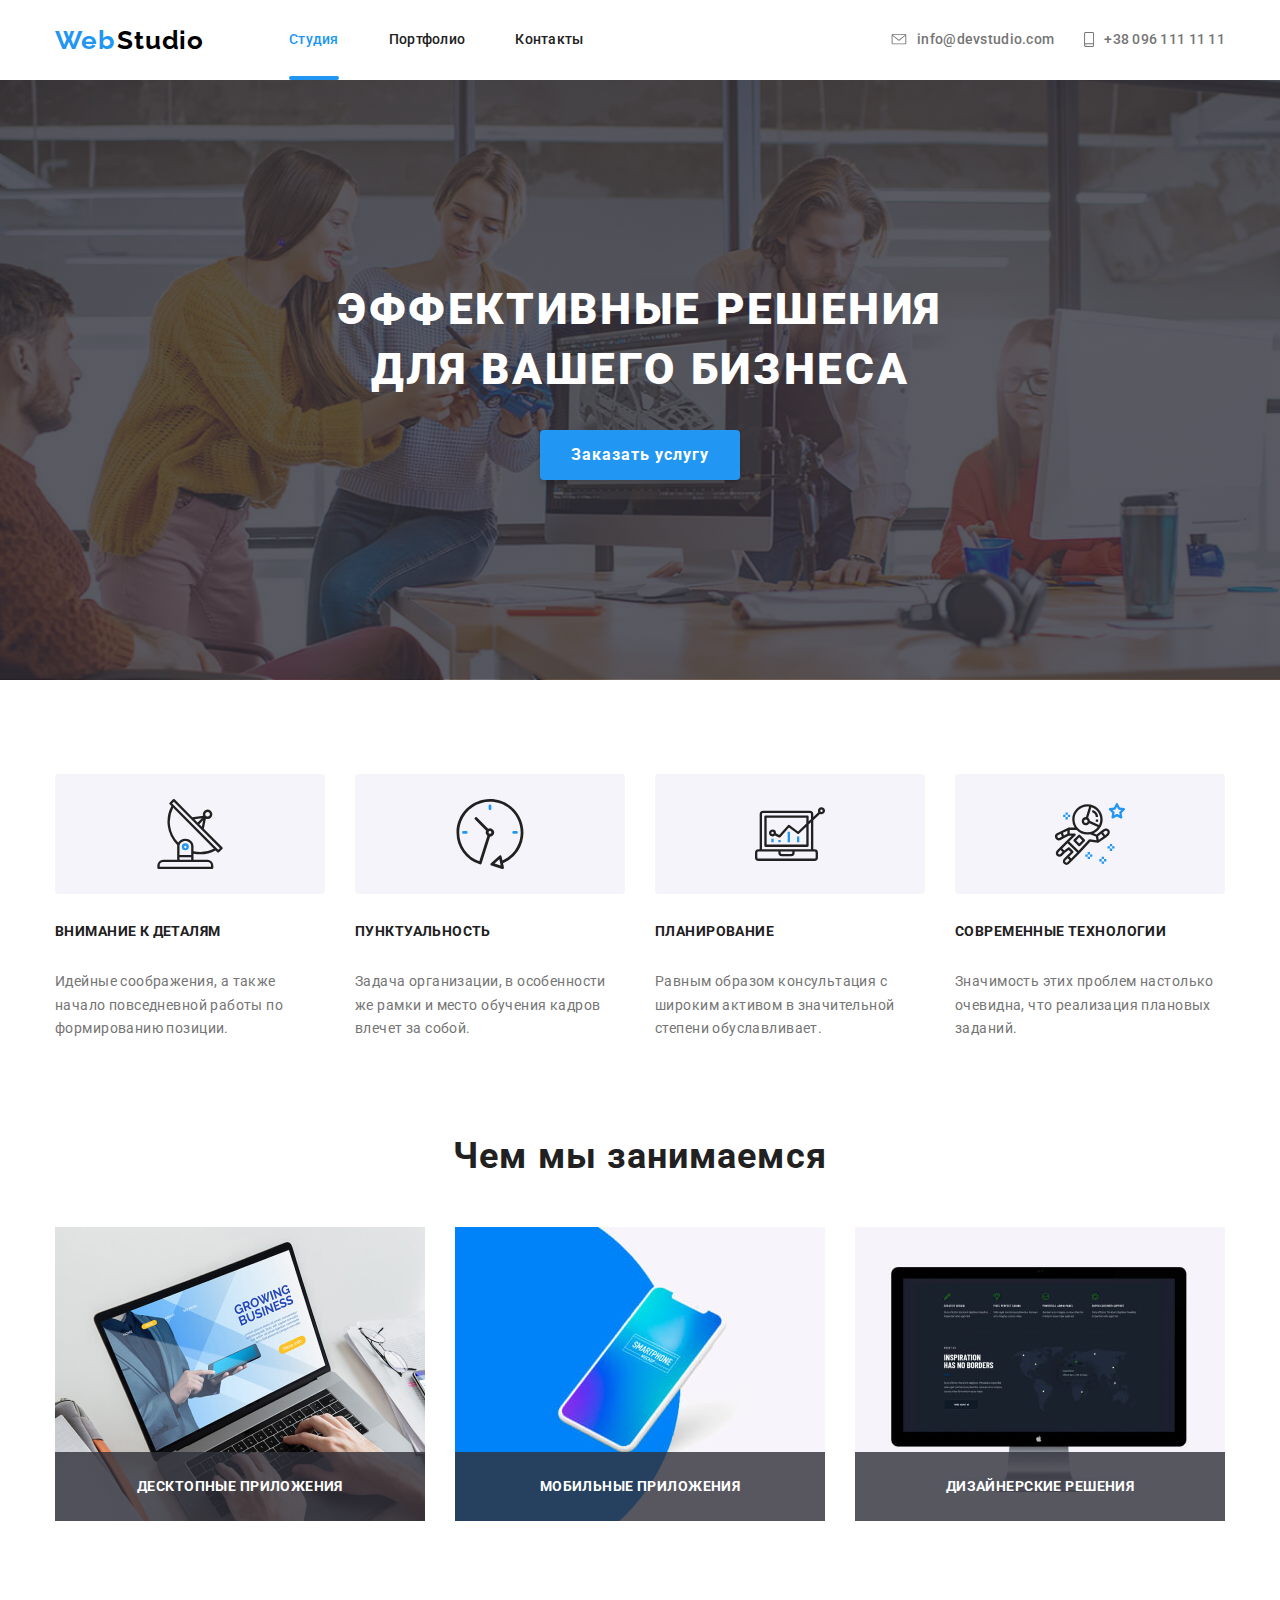
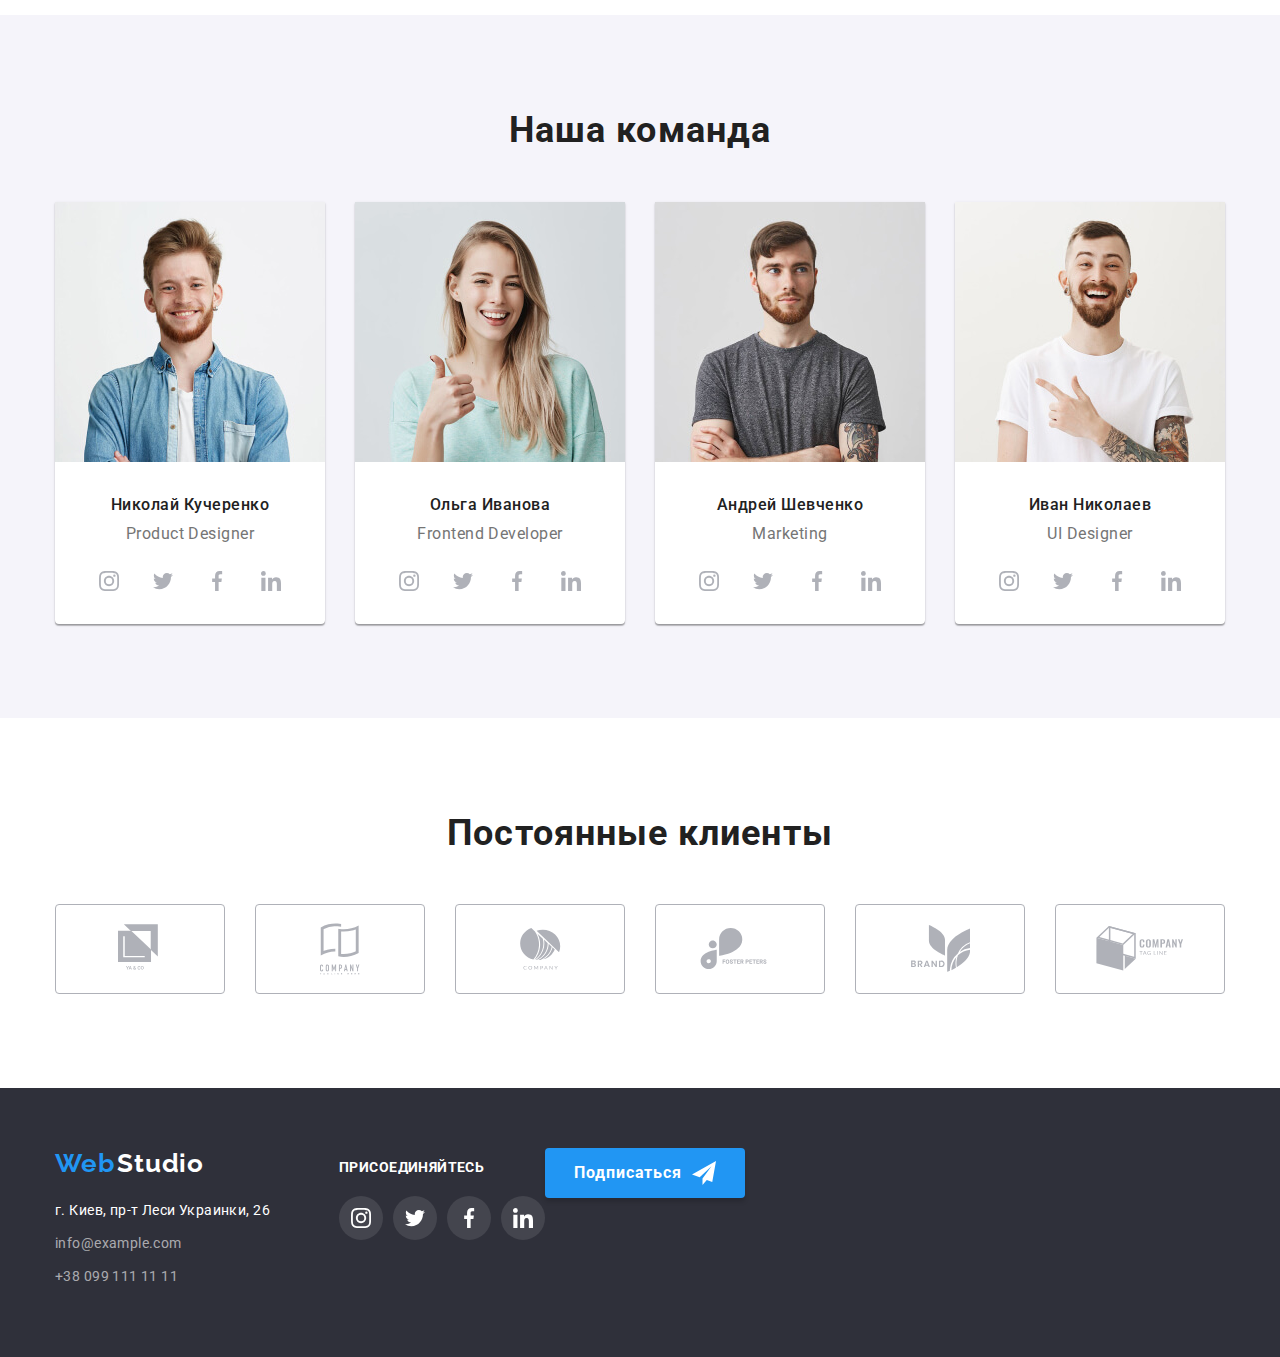
==== index.html @ 6a4997fb "добавляет файлы в репозиторий" ====
<!DOCTYPE html>
<html lang="ru">
  <head>
    <meta charset="UTF-8" />
    <meta name="viewport" content="width=device-width, initial-scale=1.0" />
    <title>Студия</title>
    <link
      href="https://fonts.googleapis.com/css2?family=Raleway:wght@700&family=Roboto:wght@400;500;700;900&display=swap"
      rel="stylesheet"
    />
    <link rel="stylesheet" href="./css/normalize.css" />
    <link rel="stylesheet" href="./css/styles.css" />
  </head>
  <body>
    <!-- ХЭДЭР -->
    <header class="header">
      <div class="container">
        <nav class="header-nav">
          <div class="logo-nav">
            <a class="logo link" href="./index.html"
              ><span class="web">Web</span>
              <span class="studio">Studio</span></a
            >
          </div>

          <ul class="nav-list list">
            <li class="nav-list-item">
              <a class="nav-list-link link current" href="./index.html"
                >Студия</a
              >
            </li>
            <li class="nav-list-item">
              <a class="nav-list-link link" href="./portfolio.html"
                >Портфолио</a
              >
            </li>
            <li class="nav-list-item">
              <a class="nav-list-link link" href="">Контакты</a>
            </li>
          </ul>
        </nav>
        <ul class="contact-list list">
          <li class="contact-list-item">
            <a class="contact-list-link link" href="mailto:info@devstudio.com"
              ><svg class="envelope-ic head-ic">
                <use href="./images/sprite.svg#icon-envelope"></use>
              </svg>
              info@devstudio.com</a
            >
          </li>
          <li class="contact-list-item">
            <a class="contact-list-link link" href="tel:+380961111111"
              ><svg class="smartphone-ic head-ic">
                <use href="./images/sprite.svg#icon-smartphone"></use>
              </svg>
              +38 096 111 11 11</a
            >
          </li>
        </ul>
      </div>
    </header>

    <main class="main">
      <!-- ГЕРОЙ -->
      <section class="hero">
        <h1 class="hero-title">
          Эффективные решения <br />
          для вашего бизнеса
        </h1>
        <button class="order-button" type="button">Заказать услугу</button>
      </section>
      <!-- О НАС -->
      <section class="about">
        <div class="container">
          <h2 hidden>О нас</h2>
          <ul class="about-list list">
            <li class="about-list-item">
              <div class="about-svg">
                <svg class="icon-about" width="70" height="70">
                  <use href="./images/sprite.svg#icon-antenna"></use>
                </svg>
              </div>
              <h3 class="about-title">Внимание к деталям</h3>
              <p class="about-text">
                Идейные соображения, а также начало повседневной работы по
                формированию позиции.
              </p>
            </li>
            <li class="about-list-item">
              <div class="about-svg">
                <svg class="icon-about" width="70" height="70">
                  <use href="./images/sprite.svg#icon-clock"></use>
                </svg>
              </div>
              <h3 class="about-title">Пунктуальность</h3>
              <p class="about-text">
                Задача организации, в особенности же рамки и место обучения
                кадров влечет за собой.
              </p>
            </li>
            <li class="about-list-item">
              <div class="about-svg">
                <svg class="icon-about" width="70" height="70">
                  <use href="./images/sprite.svg#icon-diagram"></use>
                </svg>
              </div>
              <h3 class="about-title">Планирование</h3>
              <p class="about-text">
                Равным образом консультация с широким активом в значительной
                степени обуславливает.
              </p>
            </li>
            <li class="about-list-item">
              <div class="about-svg">
                <svg class="icon-about" width="70" height="70">
                  <use href="./images/sprite.svg#icon-astronaut"></use>
                </svg>
              </div>
              <h3 class="about-title">Современные технологии</h3>
              <p class="about-text">
                Значимость этих проблем настолько очевидна, что реализация
                плановых заданий.
              </p>
            </li>
          </ul>
        </div>
      </section>
      <!-- ЧЕМ МЫ ЗАНИМАЕМСЯ -->
      <section class="we-do">
        <div class="container">
          <h2 class="we-do-title">Чем мы занимаемся</h2>
          <ul class="we-do-list list">
            <li class="we-do-list-item">
              <img
                class="img-in"
                src="./images/img-1.jpg"
                alt="Работа за ноутбуком"
                width="370"
                height="294"
              />
              <p class="we-do-text">Десктопные приложения</p>
            </li>
            <li class="we-do-list-item">
              <img
                class="img-in"
                src="./images/img-2.jpg"
                alt="Мобильный телефон"
                width="370"
                height="294"
              />
              <p class="we-do-text">Мобильные приложения</p>
            </li>
            <li class="we-do-list-item">
              <img
                class="img-in"
                src="./images/img-3.jpg"
                alt="Дизайн проэкт на мониторе"
                width="370"
                height="294"
              />
              <p class="we-do-text">Дизайнерские решения</p>
            </li>
          </ul>
        </div>
      </section>
      <!-- НАША КОМАНДА -->
      <section class="team">
        <div class="container">
          <h2 class="team-title">Наша команда</h2>
          <ul class="team-list list">
            <li class="team-list-item">
              <img
                class="img"
                src="./images/teammate-1.jpg"
                alt="Сотрудник-1"
                width="270"
                height="260"
              />
              <h3 class="team-name">Николай Кучеренко</h3>
              <p class="team-position">Product Designer</p>
              <ul class="list-img list">
                <li class="list-list-link">
                  <a
                    class="team-social-link"
                    href="https://www.instagram.com/"
                    target="_blank"
                    ><svg class="icon-team" width="20" height="20">
                      <use
                        href="./images/sprite.svg#icon-instagram-logo"
                      ></use></svg
                  ></a>
                </li>
                <li class="list-list-link">
                  <a
                    class="team-social-link"
                    href="https://twitter.com/explore"
                    target="_blank"
                  >
                    <svg class="icon-team" width="20" height="20">
                      <use href="./images/sprite.svg#icon-twitter-logo"></use>
                    </svg>
                  </a>
                </li>
                <li class="list-list-link">
                  <a
                    class="team-social-link"
                    href="https://uk-ua.facebook.com/"
                    target="_blank"
                  >
                    <svg class="icon-team" width="20" height="20">
                      <use href="./images/sprite.svg#icon-facebook-logo"></use>
                    </svg>
                  </a>
                </li>
                <li class="list-list-link">
                  <a
                    class="team-social-link"
                    href="https://www.linkedin.com/"
                    target="_blank"
                  >
                    <svg class="icon-team" width="20" height="20">
                      <use href="./images/sprite.svg#icon-linkedin-logo"></use>
                    </svg>
                  </a>
                </li>
              </ul>
            </li>
            <li class="team-list-item">
              <img
                class="img"
                src="./images/teammate-2.jpg"
                alt="Сотрудник-2"
                width="270"
                height="260"
              />
              <h3 class="team-name">Ольга Иванова</h3>
              <p class="team-position">Frontend Developer</p>
              <ul class="list-img list">
                <li class="list-list-link">
                  <a
                    class="team-social-link"
                    href="https://www.instagram.com/"
                    target="_blank"
                  >
                    <svg class="icon-team" width="20" height="20">
                      <use href="./images/sprite.svg#icon-instagram-logo"></use>
                    </svg>
                  </a>
                </li>
                <li class="list-list-link">
                  <a
                    class="team-social-link"
                    href="https://twitter.com/explore"
                    target="_blank"
                  >
                    <svg class="icon-team" width="20" height="20">
                      <use href="./images/sprite.svg#icon-twitter-logo"></use>
                    </svg>
                  </a>
                </li>
                <li class="list-list-link">
                  <a
                    class="team-social-link"
                    href="https://uk-ua.facebook.com/"
                    target="_blank"
                  >
                    <svg class="icon-team" width="20" height="20">
                      <use href="./images/sprite.svg#icon-facebook-logo"></use>
                    </svg>
                  </a>
                </li>
                <li class="list-list-link">
                  <a
                    class="team-social-link"
                    href="https://www.linkedin.com/"
                    target="_blank"
                  >
                    <svg class="icon-team" width="20" height="20">
                      <use href="./images/sprite.svg#icon-linkedin-logo"></use>
                    </svg>
                  </a>
                </li>
              </ul>
            </li>
            <li class="team-list-item">
              <img
                class="img"
                src="./images/teammate-3.jpg"
                alt="Сотрудник-3"
                width="270"
                height="260"
              />
              <h3 class="team-name">Андрей Шевченко</h3>
              <p class="team-position">Marketing</p>
              <ul class="list-img list">
                <li class="list-list-link">
                  <a
                    class="team-social-link"
                    href="https://www.instagram.com/"
                    target="_blank"
                  >
                    <svg class="icon-team" width="20" height="20">
                      <use href="./images/sprite.svg#icon-instagram-logo"></use>
                    </svg>
                  </a>
                </li>
                <li class="list-list-link">
                  <a
                    class="team-social-link"
                    href="https://twitter.com/explore"
                    target="_blank"
                  >
                    <svg class="icon-team" width="20" height="20">
                      <use href="./images/sprite.svg#icon-twitter-logo"></use>
                    </svg>
                  </a>
                </li>
                <li class="list-list-link">
                  <a
                    class="team-social-link"
                    href="https://uk-ua.facebook.com/"
                    target="_blank"
                  >
                    <svg class="icon-team" width="20" height="20">
                      <use href="./images/sprite.svg#icon-facebook-logo"></use>
                    </svg>
                  </a>
                </li>
                <li class="list-list-link">
                  <a
                    class="team-social-link"
                    href="https://www.linkedin.com/"
                    target="_blank"
                  >
                    <svg class="icon-team" width="20" height="20">
                      <use href="./images/sprite.svg#icon-linkedin-logo"></use>
                    </svg>
                  </a>
                </li>
              </ul>
            </li>
            <li class="team-list-item">
              <img
                class="img"
                src="./images/teammate-4.jpg"
                alt="Сотрудник-4"
                width="270"
                height="260"
              />
              <h3 class="team-name">Иван Николаев</h3>
              <p class="team-position">UI Designer</p>
              <ul class="list-img list">
                <li class="list-list-link">
                  <a
                    class="team-social-link"
                    href="https://www.instagram.com/"
                    target="_blank"
                  >
                    <svg class="icon-team" width="20" height="20">
                      <use href="./images/sprite.svg#icon-instagram-logo"></use>
                    </svg>
                  </a>
                </li>
                <li class="list-list-link">
                  <a
                    class="team-social-link"
                    href="https://twitter.com/explore"
                    target="_blank"
                  >
                    <svg class="icon-team" width="20" height="20">
                      <use href="./images/sprite.svg#icon-twitter-logo"></use>
                    </svg>
                  </a>
                </li>
                <li class="list-list-link">
                  <a
                    class="team-social-link"
                    href="https://uk-ua.facebook.com/"
                    target="_blank"
                    ><svg class="icon-team" width="20" height="20">
                      <use
                        href="./images/sprite.svg#icon-facebook-logo"
                      ></use></svg
                  ></a>
                </li>
                <li class="list-list-link">
                  <a
                    class="team-social-link"
                    href="https://www.linkedin.com/"
                    target="_blank"
                  >
                    <svg class="icon-team" width="20" height="20">
                      <use href="./images/sprite.svg#icon-linkedin-logo"></use>
                    </svg>
                  </a>
                </li>
              </ul>
            </li>
          </ul>
        </div>
      </section>
      <!-- НАШИ КЛИЕНТЫ -->
      <section class="clients">
        <div class="container">
          <h2 class="clients-title">Постоянные клиенты</h2>
          <ul class="clients-list list">
            <li class="clients-list-item">
              <a class="clients-link link" href="" target="_blank">
                <svg class="icon-comp" width="44" height="49">
                  <use href="./images/sprite.svg#icon-logocom1"></use>
                </svg>
              </a>
            </li>
            <li class="clients-list-item">
              <a class="clients-link link" href="" target="_blank"
                ><svg class="icon-comp" width="40" height="52">
                  <use href="./images/sprite.svg#icon-logocom2"></use></svg
              ></a>
            </li>
            <li class="clients-list-item">
              <a class="clients-link link" href="" target="_blank"
                ><svg class="icon-comp" width="41" height="42">
                  <use href="./images/sprite.svg#icon-logocom3"></use></svg
              ></a>
            </li>
            <li class="clients-list-item">
              <a class="clients-link link" href="" target="_blank"
                ><svg class="icon-comp" width="80" height="42">
                  <use href="./images/sprite.svg#icon-logocom4"></use></svg
              ></a>
            </li>
            <li class="clients-list-item">
              <a class="clients-link link" href="" target="_blank"
                ><svg class="icon-comp" width="59" height="47">
                  <use href="./images/sprite.svg#icon-logocom6"></use></svg
              ></a>
            </li>
            <li class="clients-list-item">
              <a class="clients-link link" href="" target="_blank"
                ><svg class="icon-comp" width="88" height="45">
                  <use href="./images/sprite.svg#icon-logocom5"></use></svg
              ></a>
            </li>
          </ul>
        </div>
      </section>
    </main>
    <!-- ФУТЕР -->
    <footer class="footer">
      <div class="container">
        <div class="foot-cont">
          <div class="logo-link">
            <a class="logo link" href="./index.html"
              ><span class="web">Web</span>
              <span class="studio">Studio</span></a
            >
          </div>

          <ul class="footer-list list">
            <li class="footer-list-item">
              <a
                class="footer-list-link-adress link"
                href="https://goo.gl/maps/AK2g4CB96HyjoU2Z7"
                target="_blank"
                >г. Киев, пр-т Леси Украинки, 26</a
              >
            </li>
            <li class="footer-list-item">
              <a class="footer-list-link link" href="mailto:info@example.com"
                >info@example.com</a
              >
            </li>
            <li class="footer-list-item">
              <a class="footer-list-link link" href="tel:+380991111111"
                >+38 099 111 11 11</a
              >
            </li>
          </ul>
        </div>

        <div class="foot-slog">
          <b class="slogan">Присоединяйтесь</b>
          <ul class="social-list list">
            <li class="social-list-item">
              <a class="social-list-link link" href="" aria-label="Инстаграм">
                <svg class="icon-foot" width="20" height="20">
                  <use href="./images/sprite.svg#icon-instagram-logo"></use>
                </svg>
              </a>
            </li>
            <li class="social-list-item">
              <a class="social-list-link link" href="" aria-label="Твиттер">
                <svg class="icon-foot" width="20" height="20">
                  <use href="./images/sprite.svg#icon-twitter-logo"></use>
                </svg>
              </a>
            </li>
            <li class="social-list-item">
              <a class="social-list-link link" href="" aria-label="Фейсбук">
                <svg class="icon-foot" width="20" height="20">
                  <use href="./images/sprite.svg#icon-facebook-logo"></use>
                </svg>
              </a>
            </li>
            <li class="social-list-item">
              <a class="social-list-link link" href="" aria-label="Линкедин">
                <svg class="icon-foot" width="20" height="20">
                  <use href="./images/sprite.svg#icon-linkedin-logo"></use>
                </svg>
              </a>
            </li>
          </ul>
        </div>

        <button class="butt-send" type="submit">
          <span class="subscribe">Подписаться</span>
          <svg class="icon-sendd" width="24" height="24">
            <use href="./images/sprite.svg#icon-send"></use>
          </svg>
        </button>
      </div>
    </footer>
  </body>
</html>
---- css/styles.css ----
:root {
  --main-font: "Roboto", sans-serif;
  --secondary-font: "Raleway", sans-serif;
  --main-text-color: #757575;
  --main-title-color: #212121;
  --secondary-text-color: #ffffff;
  --secondary-text-background-color: rgba(47, 48, 58, 0.8);
  --accent-color: #2196f3;
  --background-main-color: #ffffff;
  --background-secondary-color: #f5f4fa;
  --footer-secondary-text-color: rgba(255, 255, 255, 0.6);
  --footer-background-color: #2f303a;
  --logo-main-color: #2196f3;
  --logo-header-color: #000000;
  --logo-footer-color: #ffffff;
}

html {
  box-sizing: border-box;
}

*,
*::before,
*::after {
  box-sizing: inherit;
}

body {
  color: var(--main-text-color);
  font-family: var(--main-font);
  font-size: 14px;
  background-color: var(--background-main-color);
}

.container {
  width: 1200px;
  padding-left: 15px;
  padding-right: 15px;
  margin-left: auto;
  margin-right: auto;
}

/*  logo */

.header .web,
.header .studio,
.footer .web,
.footer .studio {
  font-family: var(--secondary-font);
  font-weight: 700;
  font-size: 26px;
  line-height: 1.19;
  letter-spacing: 0.03em;
  color: var(--logo-main-color);
}

.header .studio {
  color: var(--logo-header-color);
}

.footer .studio {
  color: var(--logo-footer-color);
}

.link {
  display: block;
  text-decoration: none;
}

.list {
  margin: 0px;
  padding: 0px;
  list-style: none;
}

/* Header */

.nav-list-link {
  padding-top: 32px;
  padding-bottom: 32px;
}

.nav-list-item {
  position: relative;
}

.nav-list-link.current::after {
  display: block;
  top: 76px;
  position: absolute;
  content: "";
  width: 100%;
  height: 4px;
  border-radius: 2px;
  background-color: var(--accent-color);
}

.logo-nav {
  margin-right: 85px;
}

.header .container {
  justify-content: space-between;
}

.header-nav,
.header .container {
  display: flex;
  align-items: center;
}

.contact-list,
.nav-list {
  display: flex;
}

.header .contact-list-item:not(:last-child) {
  margin-right: 30px;
}

.nav-list-item:not(:last-child) {
  margin-right: 50px;
}

.nav-list-link,
.contact-list-link {
  font-weight: 500;
  font-size: 14px;
  line-height: 1.14;
  letter-spacing: 0.02em;
  color: var(--main-title-color);
  transition: color 250ms cubic-bezier(0.4, 0, 0.2, 1);
}

.nav-list-link:hover,
.nav-list-link:focus,
.nav-list-link.current,
.contact-list-link:hover,
.contact-list-link:focus {
  color: var(--accent-color);
}

.contact-list-link {
  display: flex;
  align-items: center;
  justify-content: center;
  color: var(--main-text-color);
  padding-top: 32px;
  padding-bottom: 32px;
}

.envelope-ic {
  width: 16px;
  height: 11px;
  margin-right: 10px;
  fill: var(--main-text-color);
}

.smartphone-ic {
  width: 10px;
  height: 15px;
  margin-right: 10px;
  fill: var(--main-text-color);
}

.contact-list-link:hover .head-ic,
.contact-list-link:focus .head-ic {
  fill: var(--accent-color);
}

/*  HERO  */

.hero {
  max-width: 1600px;
  margin-right: auto;
  margin-left: auto;
  background-image: linear-gradient(
      rgba(47, 48, 58, 0.8),
      rgba(47, 48, 58, 0.8)
    ),
    url(../images/header-img.jpg);
  background-repeat: no-repeat;
  background-size: cover;
  background-position: center;
  padding-top: 200px;
  padding-bottom: 200px;
}

.hero-title {
  margin-top: 0px;
  margin-bottom: 30px;
  font-weight: 900;
  font-size: 44px;
  line-height: 1.36;
  text-align: center;
  letter-spacing: 0.06em;
  text-transform: uppercase;
  color: var(--secondary-text-color);
}

.order-button {
  width: 200px;
  height: 50px;
  display: block;
  font-weight: 700;
  font-size: 16px;
  line-height: 1.87;
  margin-top: 0px;
  margin-right: auto;
  margin-bottom: 0px;
  margin-left: auto;
  letter-spacing: 0.06em;
  background-color: #2196f3;
  color: var(--secondary-text-color);
  box-shadow: 0px 4px 4px rgba(0, 0, 0, 0.15);
  border-radius: 4px;
  border: none;
}

/* About*/

.about {
  padding-top: 94px;
  padding-bottom: 94px;
}

.about-list {
  display: flex;
}

.about-list-item:not(:last-child) {
  margin-right: 30px;
}

.about-text {
  margin-top: 0px;
  margin-bottom: 0px;
}

.about-list-item .about-title {
  margin-top: 0;
  margin-bottom: 30px;
}

.about-svg {
  width: 270px;
  height: 120px;
  margin-bottom: 30px;
  display: flex;
  align-items: center;
  justify-content: center;
  background-color: #f5f4fa;
  border-radius: 4px;
}

.about .about-title {
  font-weight: 700;
  font-size: 14px;
  line-height: 1.14;
  letter-spacing: 0.03em;
  text-transform: uppercase;

  color: var(--main-title-color);
}

.about .about-text {
  font-weight: 400;
  font-size: 14px;
  line-height: 1.71;
  letter-spacing: 0.03em;
  color: var(--main-text-color);
}

/* What we do section */

.we-do {
  padding-bottom: 94px;
}

.we-do-title {
  margin-top: 0px;
  margin-bottom: 50px;
  font-weight: 700;
  font-size: 36px;
  line-height: 1.17;
  text-align: center;
  letter-spacing: 0.03em;
  color: var(--main-title-color);
}

.team .team-list {
  width: 270px;
  height: 422px;
}

.we-do-list .img-in {
  display: block;
}

.we-do .we-do-list {
  display: flex;
}

.we-do-list .we-do-list-item:not(:last-child) {
  margin-right: 30px;
}

.we-do .we-do-text {
  position: absolute;
  bottom: 0px;
  width: 100%;
  padding-top: 27px;
  padding-bottom: 27px;
  margin-top: 0px;
  margin-bottom: 0px;
  font-weight: 700;
  font-size: 14px;
  line-height: 1.14;
  text-align: center;
  letter-spacing: 0.03em;
  text-transform: uppercase;
  background-color: var(--secondary-text-background-color);
  color: var(--secondary-text-color);
}

.we-do-list-item {
  position: relative;
}

/* Our team */

.team {
  padding-top: 94px;
  padding-bottom: 94px;
  background-color: var(--background-secondary-color);
}

.team-list .team-list-item {
  background: var(--background-main-color);
  box-shadow: 0px 2px 1px rgba(0, 0, 0, 0.2), 0px 1px 1px rgba(0, 0, 0, 0.14),
    0px 1px 3px rgba(0, 0, 0, 0.12);
  border-radius: 0px 0px 4px 4px;
}

.team-title {
  margin-top: 0px;
  margin-bottom: 50px;
  font-weight: 700;
  font-size: 36px;
  line-height: 1.17;
  text-align: center;
  letter-spacing: 0.03em;
  color: var(--main-title-color);
}

.team .team-list {
  display: flex;
}

.team-list .team-list-item:not(:last-child) {
  margin-right: 30px;
}

.team-list .img {
  margin-bottom: 30px;
}

.team .team-name {
  margin-top: 0px;
  margin-bottom: 10px;
  font-weight: 500;
  font-size: 16px;
  line-height: 1.19;
  text-align: center;
  letter-spacing: 0.03em;
  color: var(--main-title-color);
}

.team .team-position {
  margin-top: 0px;
  margin-bottom: 16px;
  font-weight: 400;
  font-size: 16px;
  line-height: 1.19;
  text-align: center;
  letter-spacing: 0.03em;
  color: var(--main-text-color);
}

.team-list .list-img {
  display: flex;
  justify-content: center;
}

.list-img .list-list-link:not(:last-child) {
  margin-right: 10px;
}

.team-social-link {
  display: flex;
  width: 44px;
  height: 44px;
  align-items: center;
  justify-content: center;
}

.list-list-link {
  border-radius: 50%;
  transition: color 250ms cubic-bezier(0.4, 0, 0.2, 1),
    background-color 250ms cubic-bezier(0.4, 0, 0.2, 1);
}

.icon-team {
  fill: #afb1b8;
}

.list-list-link:hover {
  background-color: var(--accent-color);
}

.list-list-link:hover .icon-team {
  fill: var(--secondary-text-color);
}

.list-list-link:focus-within {
  background-color: var(--accent-color);
}
.list-list-link:focus-within .icon-team {
  fill: var(--secondary-text-color);
}

/* Clients */

.clients {
  padding-top: 94px;
  padding-bottom: 94px;
}

.clients .clients-list {
  display: flex;
}

.clients-list .clients-link {
  display: flex;
  justify-content: center;
  align-items: center;
  width: 170px;
  height: 90px;
  border: 1px solid #afb1b8;
  border-radius: 4px;
  cursor: pointer;
  transition: border-color 250ms cubic-bezier(0.4, 0, 0.2, 1);
}

.icon-comp {
  fill: #afb1b8;
}

.clients-list-item .icon-comp {
  transition: fill 250ms cubic-bezier(0.4, 0, 0.2, 1);
}

.clients-list-item:hover .icon-comp {
  fill: var(--accent-color);
}

.clients-link:focus .icon-comp {
  fill: var(--accent-color);
}

.clients-link:hover {
  border-color: var(--accent-color);
}
.clients-link:focus {
  outline-color: var(--accent-color);
}

.clients-list .clients-list-item:not(:last-child) {
  margin-right: 30px;
}

.clients-title {
  margin-top: 0px;
  margin-bottom: 50px;
  font-weight: 700;
  font-size: 36px;
  line-height: 1.17;
  text-align: center;
  letter-spacing: 0.03em;
  color: var(--main-title-color);
}

/* Footer */

.footer {
  background-color: var(--footer-background-color);
  padding-top: 60px;
  padding-bottom: 60px;
}

.footer .logo-link {
  margin-bottom: 20px;
}

.footer .container {
  display: flex;
}

.footer-list {
  margin-right: 69px;
}

.footer .footer-list-link-adress {
  margin-bottom: 9px;
  font-weight: 400;
  font-size: 14px;
  line-height: 1.71;
  letter-spacing: 0.03em;
  color: var(--background-main-color);
}

.footer .footer-list-link {
  margin-bottom: 9px;
  font-weight: 400;
  font-size: 14px;
  line-height: 1.71;
  letter-spacing: 0.03em;
  color: var(--footer-secondary-text-color);
}

.slogan {
  margin-bottom: 20px;
  display: block;
  margin-top: 12px;
  font-weight: 700;
  font-size: 14px;
  line-height: 1.14;
  letter-spacing: 0.03em;
  text-transform: uppercase;
  color: var(--secondary-text-color);
}

.foot-slog .social-list {
  display: flex;
  align-items: center;
}

.social-list .social-list-item:not(:last-child) {
  margin-right: 10px;
}

.social-list-item {
  border-radius: 50%;
  transition: background-color 250ms cubic-bezier(0.4, 0, 0.2, 1);
}

.social-list-link {
  display: flex;
  width: 44px;
  height: 44px;
  border-radius: 50%;
  align-items: center;
  justify-content: center;
  background-color: rgba(255, 255, 255, 0.1);
}

.icon-foot {
  fill: var(--secondary-text-color);
}

.social-list-item:hover {
  background-color: var(--accent-color);
}
.social-list-item:focus-within {
  background-color: var(--accent-color);
}

.subscribe {
  font-weight: 700;
  font-size: 16px;
  margin-right: 10px;
  line-height: 30px;
  letter-spacing: 0.06em;
  color: var(--secondary-text-color);
}

.butt-send {
  display: flex;
  justify-content: center;
  align-items: center;
  width: 200px;
  height: 50px;
  background: var(--logo-main-color);
  box-shadow: 0px 4px 4px rgba(0, 0, 0, 0.15);
  border-radius: 4px;
  border: none;
}

.icon-sendd {
  fill: var(--secondary-text-color);
}

/* Portfolio */

.headr {
  border: 1px solid #ececec;
}

.examples {
  padding-top: 93px;
  padding-bottom: 94px;
}

.examples-button-list {
  display: flex;
  justify-content: center;
  margin-bottom: 50px;
}

.examples-button-list .examples-list-item:not(:last-child) {
  margin-right: 8px;
}

.butt-1 {
  width: 73px;
  height: 38px;
}

.butt-2 {
  width: 128px;
  height: 38px;
}

.butt-3 {
  width: 145px;
  height: 38px;
}

.butt-4 {
  width: 103px;
  height: 38px;
}

.butt-5 {
  width: 130px;
  height: 38px;
}

.examples .button-filter {
  font-weight: 500;
  font-size: 16px;
  line-height: 1.62;
  text-align: center;
  letter-spacing: 0.03em;
  border: none;
  border-radius: 4px;
  background-color: var(--background-secondary-color);
  color: var(--main-title-color);
  cursor: pointer;
  transition: color 250ms cubic-bezier(0.4, 0, 0.2, 1),
    background-color 250ms cubic-bezier(0.4, 0, 0.2, 1);
}

.button-filter:hover,
.button-filter:focus {
  background-color: var(--accent-color);
  color: var(--secondary-text-color);
}

.examples-title {
  padding-left: 24px;
  padding-right: 24px;
  margin-top: 0;
  margin-bottom: 4px;
  font-weight: 700;
  font-size: 18px;
  line-height: 2;
  letter-spacing: 0.06em;
  color: var(--main-title-color);
}

.examples-list {
  display: flex;
  flex-wrap: wrap;
}

.examples-list-items {
  width: 370px;
  margin-right: 30px;
  margin-bottom: 30px;
  border: 1px solid #eeeeee;
}

.examples-list-items:hover {
  box-shadow: 1px 4px 6px rgba(0, 0, 0, 0.16), 0px 4px 4px rgba(0, 0, 0, 0.06),
    0px 1px 1px rgba(0, 0, 0, 0.12);
}

.examples-list-items:focus-within {
  box-shadow: 1px 4px 6px rgba(0, 0, 0, 0.16), 0px 4px 4px rgba(0, 0, 0, 0.06),
    0px 1px 1px rgba(0, 0, 0, 0.12);
}

.examples-list-items:nth-child(3n) {
  margin-right: 0;
}

.examples-list-items:nth-last-child(-n + 3) {
  margin-bottom: 0;
}

.ex-img {
  display: block;
  margin-bottom: 20px;
}

.examples-descr {
  margin: 0;
}

.examples-list .examples-name {
  padding-left: 24px;
  padding-right: 24px;
  padding-bottom: 20px;
  margin: 0;
  font-weight: 400;
  font-size: 16px;
  line-height: 1.87;
  letter-spacing: 0.03em;
  color: var(--main-text-color);
}

.examples-box {
  position: relative;
  overflow: hidden;
}

.examples-list .examples-descr {
  position: absolute;
  top: 0;
  left: 0;
  width: 370px;
  height: 294px;
  padding-top: 63px;
  padding-bottom: 63px;
  padding-left: 24px;
  padding-right: 24px;
  font-weight: 400;
  font-size: 18px;
  line-height: 1.56;
  letter-spacing: 0.03em;
  color: var(--secondary-text-color);
  background-color: rgba(33, 150, 243, 0.9);
  transform: translateY(100%);
  transition: transform 250ms cubic-bezier(0.4, 0, 0.2, 1),
    opacity 250ms cubic-bezier(0.4, 0, 0.2, 1);
  opacity: 0;
}

.examples-list-items:hover .examples-descr,
.examples-list-items:focus-within .examples-descr {
  transform: translateX(0);
  opacity: 1;
}
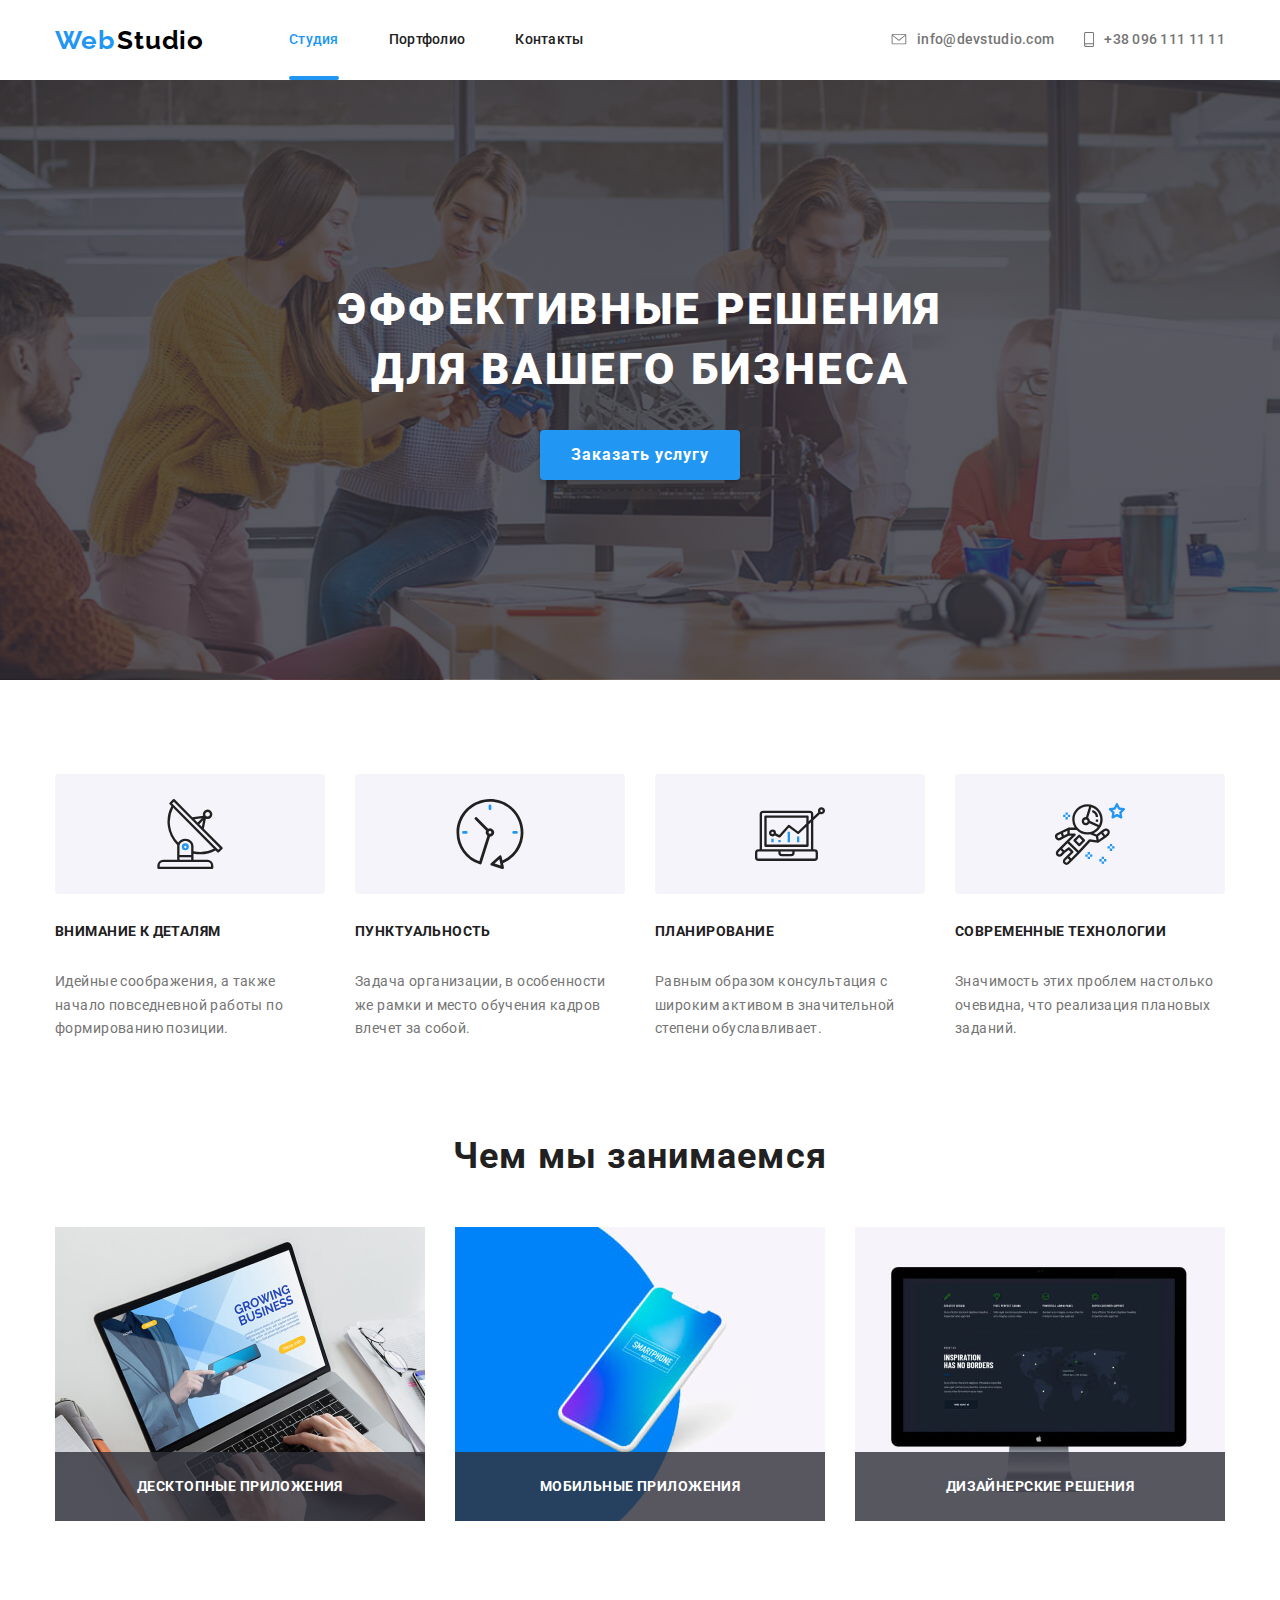
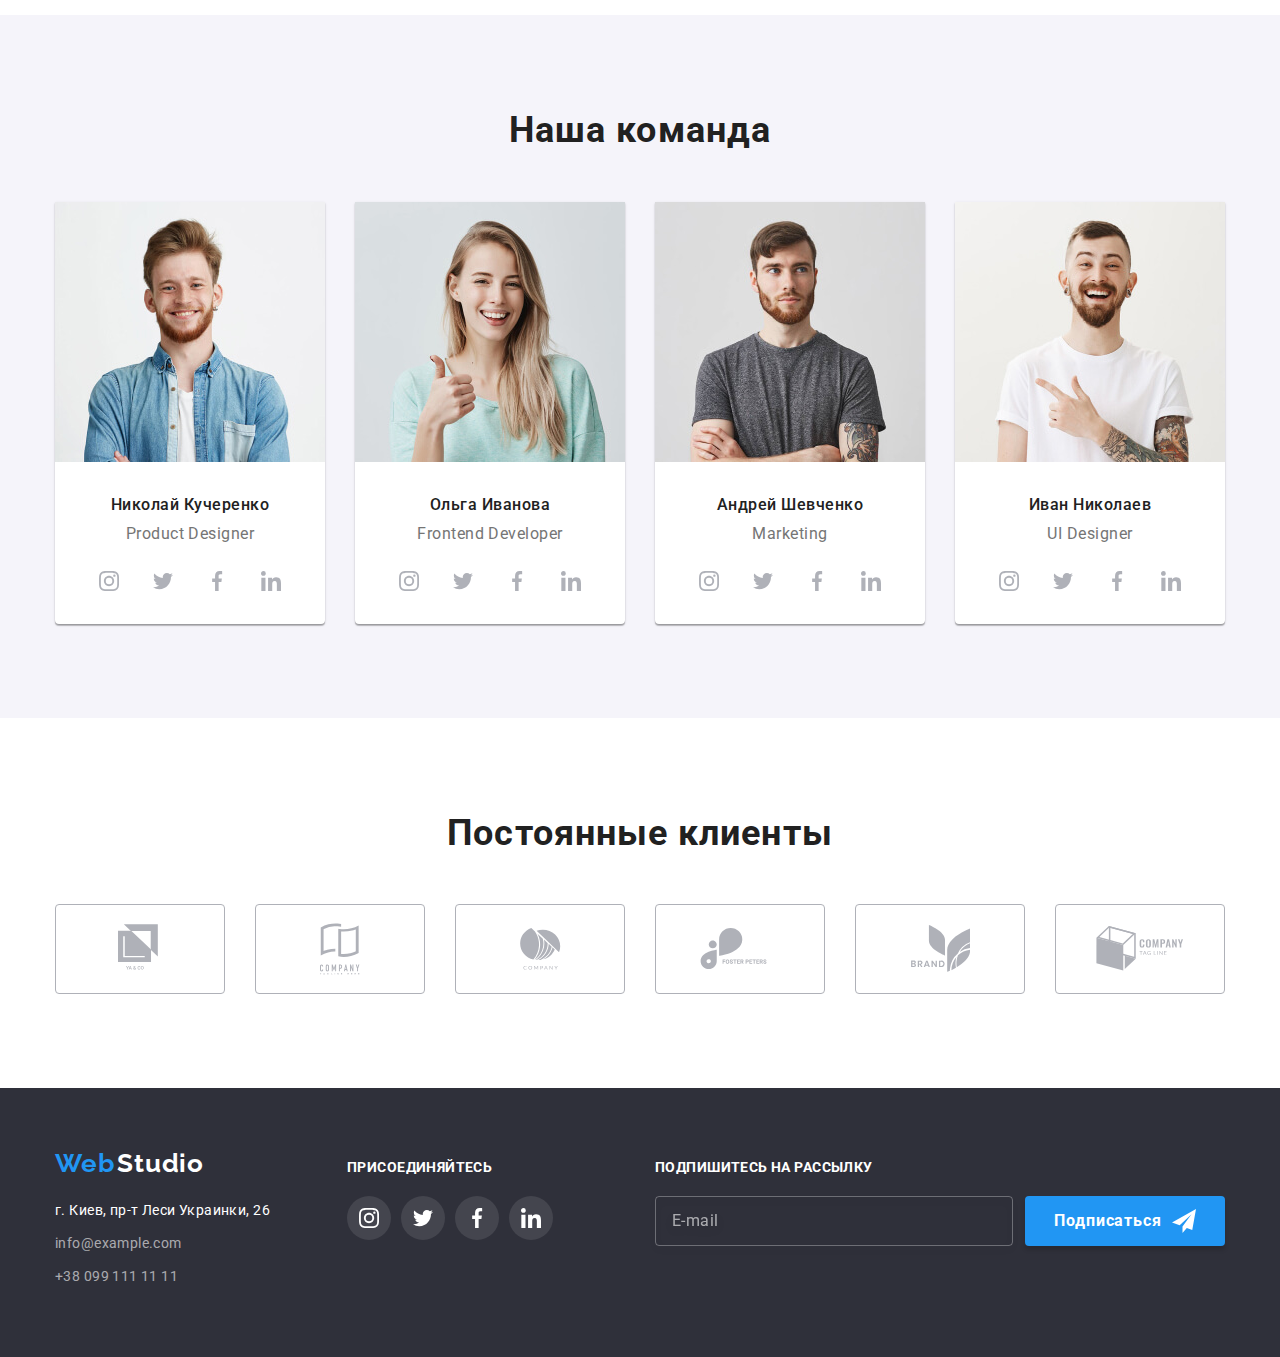
==== commit d670cfd7: "Добавляет форму в футер" ====
--- a/index.html
+++ b/index.html
@@ -512,12 +512,24 @@
           </ul>
         </div>
 
-        <button class="butt-send" type="submit">
-          <span class="subscribe">Подписаться</span>
-          <svg class="icon-sendd" width="24" height="24">
-            <use href="./images/sprite.svg#icon-send"></use>
-          </svg>
-        </button>
+        <div class="foot-form">
+          <b class="slogan">Подпишитесь на рассылку</b>
+          <form class="modal-form" action="">
+            <input
+              class="input-text"
+              type="email"
+              name="E-mail"
+              placeholder="E-mail"
+            />
+
+            <button class="butt-send" type="submit">
+              <span class="subscribe">Подписаться</span>
+              <svg class="icon-sendd" width="24" height="24">
+                <use href="./images/sprite.svg#icon-send"></use>
+              </svg>
+            </button>
+          </form>
+        </div>
       </div>
     </footer>
   </body>
--- a/css/styles.css
+++ b/css/styles.css
@@ -504,6 +504,7 @@
 
 .footer .container {
   display: flex;
+  justify-content: space-between;
 }
 
 .footer-list {
@@ -551,6 +552,7 @@
 
 .social-list-item {
   border-radius: 50%;
+  margin-right: 94px;
   transition: background-color 250ms cubic-bezier(0.4, 0, 0.2, 1);
 }
 
@@ -598,6 +600,38 @@
 
 .icon-sendd {
   fill: var(--secondary-text-color);
+}
+
+.modal-form {
+  display: flex;
+}
+
+.input-text {
+  width: 358px;
+  height: 50px;
+  margin-right: 12px;
+  padding-top: 15px;
+  padding-bottom: 15px;
+  padding-left: 16px;
+  background-color: transparent;
+  border: 1px solid rgba(255, 255, 255, 0.3);
+  filter: drop-shadow(0px 4px 4px rgba(0, 0, 0, 0.15));
+  border-radius: 4px;
+}
+
+.input-text::placeholder {
+  font-size: 16px;
+  line-height: 20px;
+  letter-spacing: 0.03em;
+  color: rgba(255, 255, 255, 0.6);
+}
+
+.input-text:focus {
+  color: var(--secondary-text-color);
+}
+
+.input-text:not(:placeholder-shown) {
+  color: var(--secondary-text-color);
 }
 
 /* Portfolio */
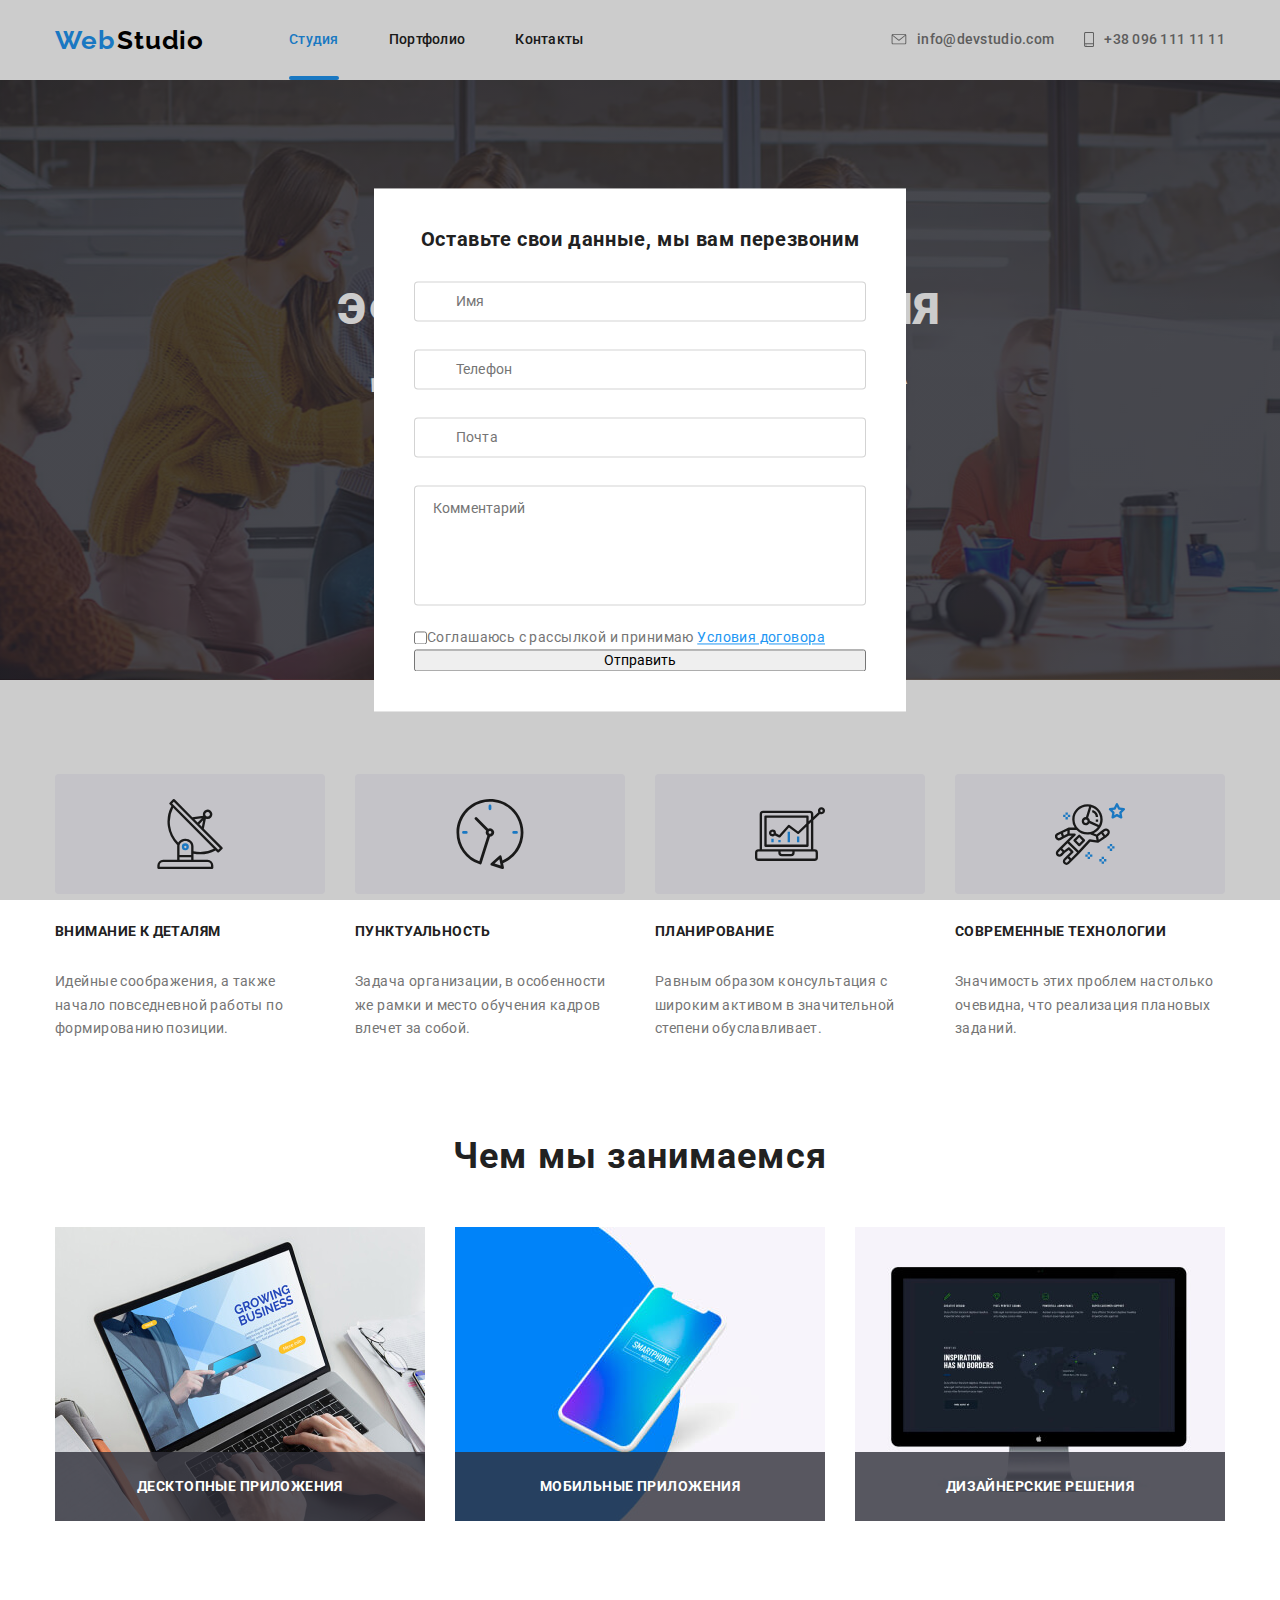
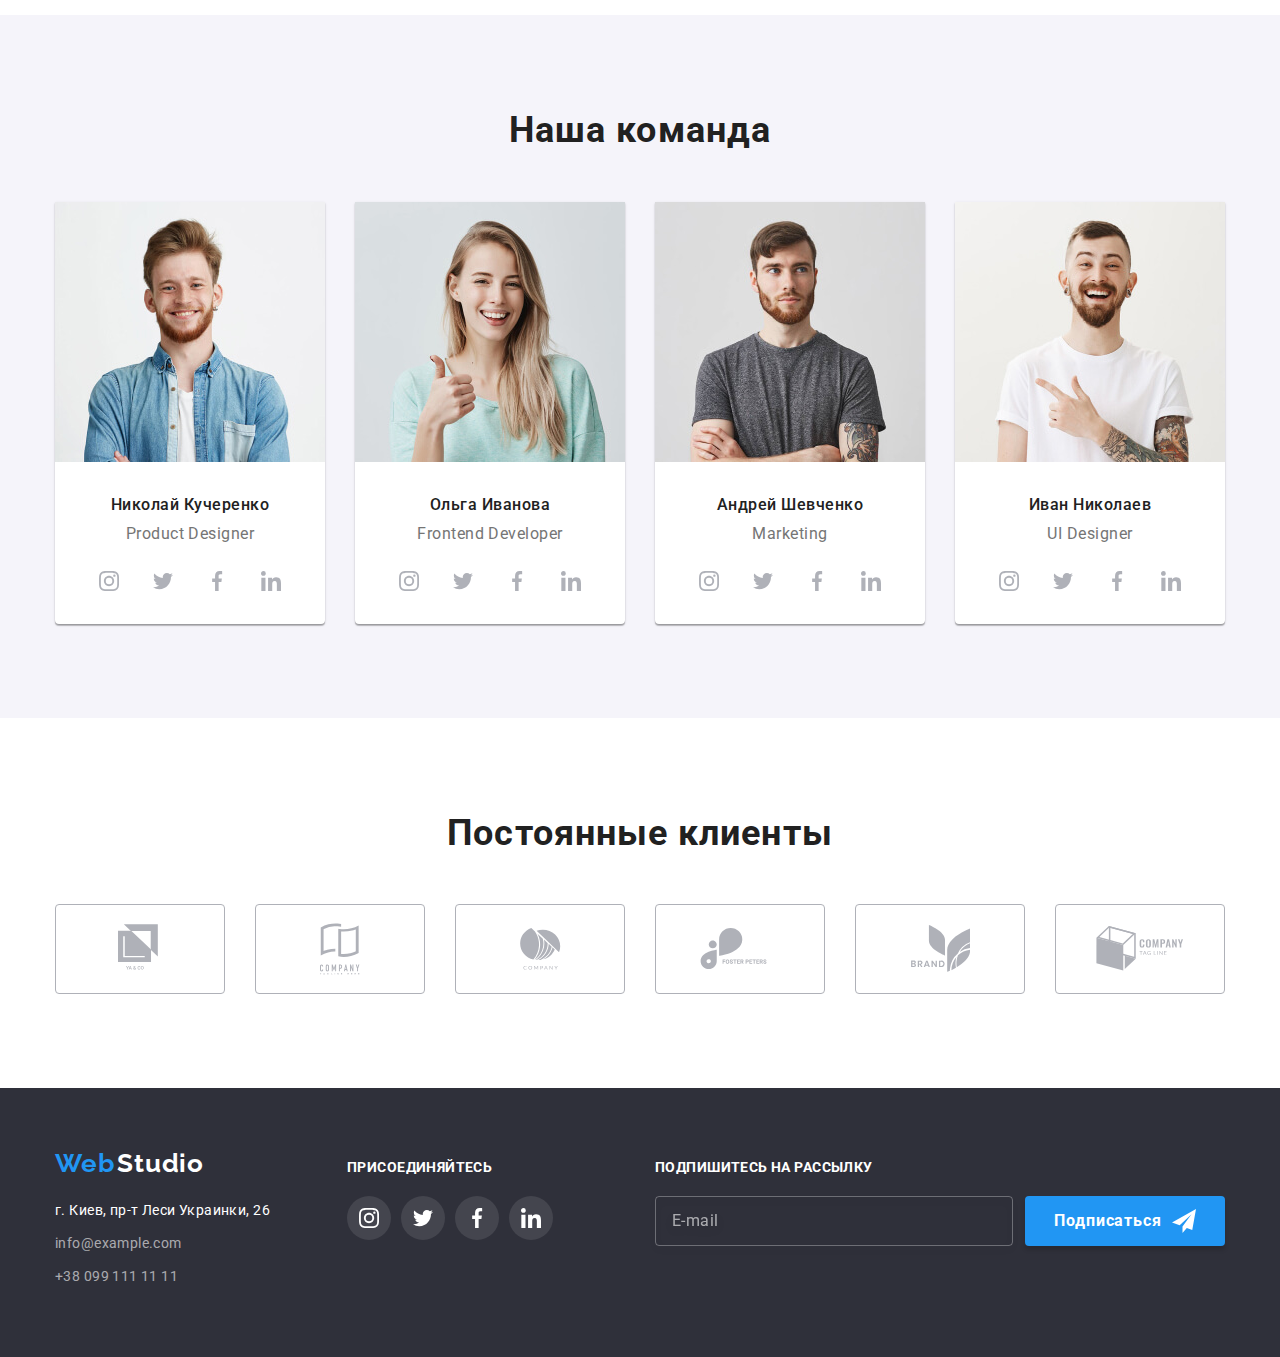
==== commit ae262fc1: "Добавляет часть формы" ====
--- a/index.html
+++ b/index.html
@@ -514,7 +514,7 @@
 
         <div class="foot-form">
           <b class="slogan">Подпишитесь на рассылку</b>
-          <form class="modal-form" action="">
+          <form class="modal-form" action="#">
             <input
               class="input-text"
               type="email"
@@ -532,5 +532,54 @@
         </div>
       </div>
     </footer>
+
+    <div class="dropmodal">
+      <form class="drop-form" action="#">
+        <h2 class="drop-title">Оставьте свои данные, мы вам перезвоним</h2>
+        <div class="drop-wrap">
+          <input
+            class="drop-input"
+            type="text"
+            name="user-name"
+            id="drop-name"
+            placeholder=" "
+          />
+          <label class="drop-label" for="drop-name">Имя</label>
+        </div>
+        <div class="drop-wrap">
+          <input
+            class="drop-input"
+            type="tel"
+            name="user-tel"
+            id="drop-tel"
+            placeholder=" "
+          />
+          <label class="drop-label" for="drop-tel">Телефон</label>
+        </div>
+        <div class="drop-wrap">
+          <input
+            class="drop-input"
+            type="email"
+            name="user-mess"
+            id="drop-mess"
+            placeholder=" "
+          />
+          <label class="drop-label" for="drop-mess">Почта</label>
+        </div>
+        <textarea
+          class="drop-text"
+          name="text-mess"
+          placeholder="Комментарий"
+        ></textarea>
+        <label class="checkbox-label">
+          <input class="drop-checkbox" type="checkbox" value="accept" />
+          <span class="checkbox-text"
+            >Соглашаюсь с рассылкой и принимаю
+            <a href="#">Условия договора</a></span
+          >
+        </label>
+        <button type="submit">Отправить</button>
+      </form>
+    </div>
   </body>
 </html>
--- a/css/styles.css
+++ b/css/styles.css
@@ -796,3 +796,114 @@
   transform: translateX(0);
   opacity: 1;
 }
+
+/* Модальное окно */
+
+.dropmodal {
+  position: fixed;
+  top: 0;
+  left: 0;
+  width: 100%;
+  height: 100%;
+  background-color: rgba(0, 0, 0, 0.2);
+}
+
+.drop-form {
+  position: absolute;
+  top: 50%;
+  left: 50%;
+  transform: translate(-50%, -50%);
+  width: 532px;
+  /* height: 581px; */
+  padding: 40px;
+  display: flex;
+  flex-direction: column;
+  background-color: #ffffff;
+}
+
+.drop-title {
+  font-weight: 700;
+  font-size: 20px;
+  line-height: 23px;
+  text-align: center;
+  margin-top: 0px;
+  margin-bottom: 30px;
+  letter-spacing: 0.03em;
+  color: var(--main-title-color);
+}
+
+.drop-input {
+  height: 40px;
+}
+
+.drop-input,
+.drop-text {
+  display: block;
+  width: 100%;
+  font-weight: 400;
+  font-size: 14px;
+  line-height: 16px;
+  letter-spacing: 0.01em;
+  color: var(--main-text-color);
+  border: 1px solid rgba(33, 33, 33, 0.2);
+  border-radius: 4px;
+}
+
+.drop-wrap {
+  position: relative;
+  margin-bottom: 28px;
+}
+
+.drop-text {
+  height: 120px;
+  resize: none;
+  margin-bottom: 20px;
+}
+
+.drop-label {
+  position: absolute;
+  top: 50%;
+  left: 42px;
+  transform: translateY(-50%);
+  font-weight: 400;
+  font-size: 14px;
+  line-height: 16px;
+  letter-spacing: 0.01em;
+  color: var(--main-text-color);
+  transition: transform 250ms cubic-bezier(0.4, 0, 0.2, 1);
+}
+
+.drop-text::placeholder {
+  padding: 12px 16px;
+}
+
+.drop-input:focus,
+.drop-text:focus,
+.drop-input:not(:placeholder-shown),
+.drop-text:not(:placeholder-shown) {
+  outline: none;
+  border-color: var(--accent-color);
+}
+
+.drop-input:focus + .drop-label,
+.drop-input:not(:placeholder-shown) + .drop-label {
+  transform: translate(-36px, -36px);
+  color: var(--accent-color);
+}
+
+.checkbox-label {
+  display: flex;
+  align-items: center;
+}
+
+.checkbox-text {
+  font-weight: 400;
+  font-size: 14px;
+  line-height: 24px;
+  letter-spacing: 0.03em;
+  color: var(--main-text-color);
+}
+
+.checkbox-text a {
+  color: var(--accent-color);
+}
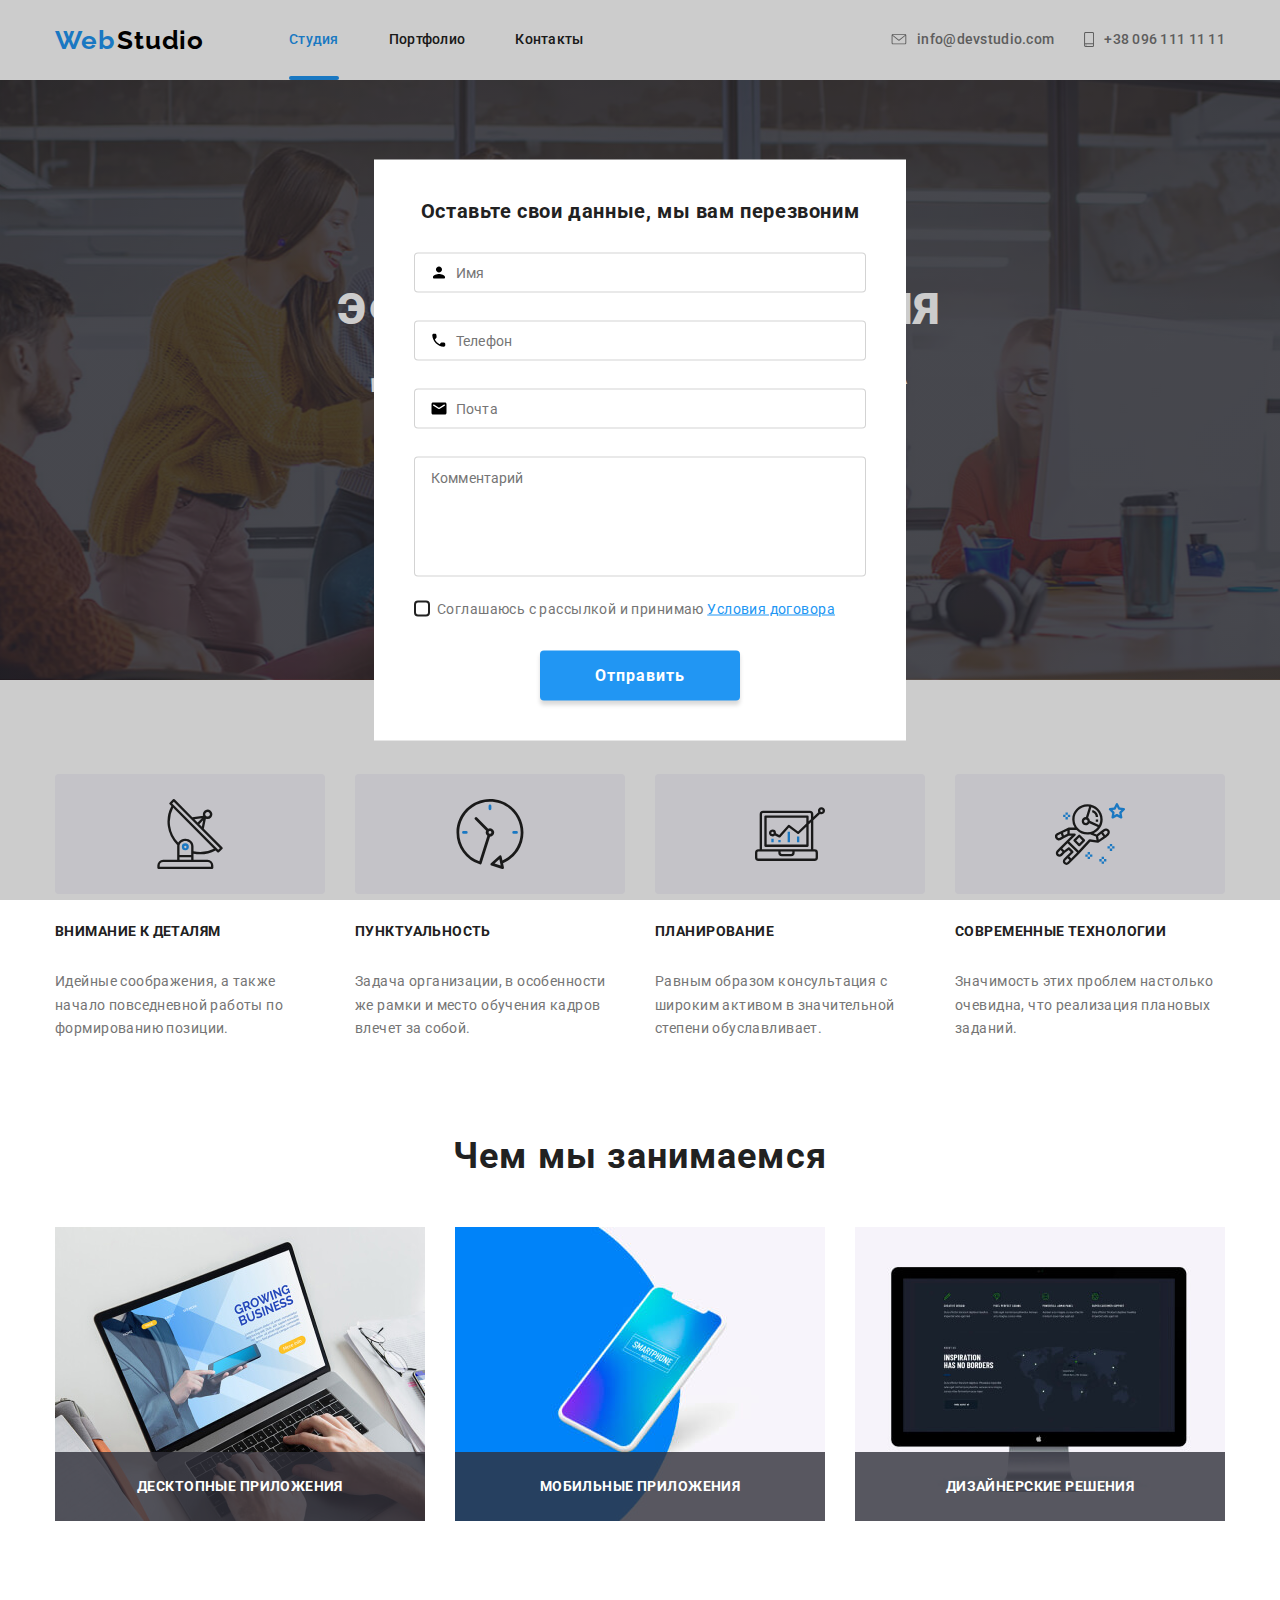
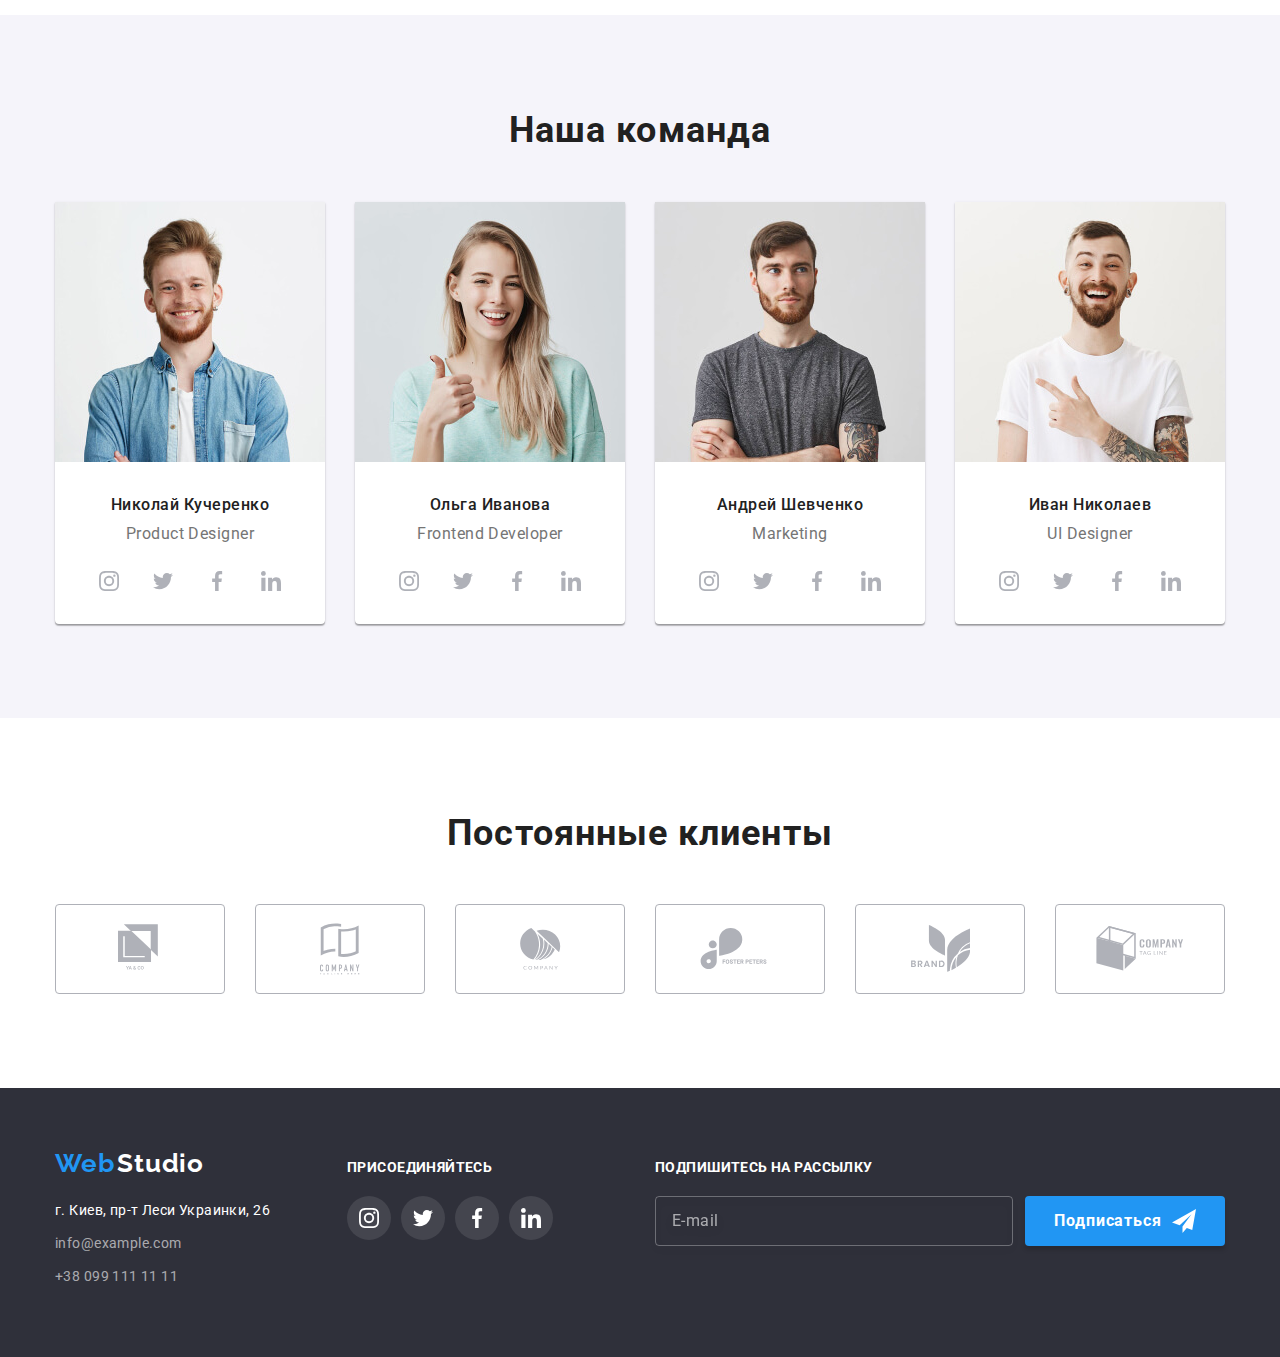
==== commit 8c34e531: "Добавляет иконки" ====
--- a/index.html
+++ b/index.html
@@ -545,6 +545,9 @@
             placeholder=" "
           />
           <label class="drop-label" for="drop-name">Имя</label>
+          <svg class="icon-drop" width="18" height="18">
+            <use href="./images/sprite.svg#icon-person"></use>
+          </svg>
         </div>
         <div class="drop-wrap">
           <input
@@ -555,6 +558,9 @@
             placeholder=" "
           />
           <label class="drop-label" for="drop-tel">Телефон</label>
+          <svg class="icon-drop" width="18" height="18">
+            <use href="./images/sprite.svg#icon-phone"></use>
+          </svg>
         </div>
         <div class="drop-wrap">
           <input
@@ -565,6 +571,9 @@
             placeholder=" "
           />
           <label class="drop-label" for="drop-mess">Почта</label>
+          <svg class="icon-drop" width="18" height="18">
+            <use href="./images/sprite.svg#icon-email"></use>
+          </svg>
         </div>
         <textarea
           class="drop-text"
@@ -573,12 +582,15 @@
         ></textarea>
         <label class="checkbox-label">
           <input class="drop-checkbox" type="checkbox" value="accept" />
+          <svg class="custom-check" width="16" height="16">
+            <use href="./images/sprite.svg#icon-check"></use>
+          </svg>
           <span class="checkbox-text"
             >Соглашаюсь с рассылкой и принимаю
             <a href="#">Условия договора</a></span
           >
         </label>
-        <button type="submit">Отправить</button>
+        <button class="butt-submit" type="submit">Отправить</button>
       </form>
     </div>
   </body>
--- a/css/styles.css
+++ b/css/styles.css
@@ -834,12 +834,16 @@
 
 .drop-input {
   height: 40px;
+  padding-left: 42px;
 }
 
 .drop-input,
 .drop-text {
   display: block;
   width: 100%;
+
+  padding-top: 12px;
+  padding-bottom: 12px;
   font-weight: 400;
   font-size: 14px;
   line-height: 16px;
@@ -856,6 +860,7 @@
 
 .drop-text {
   height: 120px;
+  padding-left: 16px;
   resize: none;
   margin-bottom: 20px;
 }
@@ -873,10 +878,6 @@
   transition: transform 250ms cubic-bezier(0.4, 0, 0.2, 1);
 }
 
-.drop-text::placeholder {
-  padding: 12px 16px;
-}
-
 .drop-input:focus,
 .drop-text:focus,
 .drop-input:not(:placeholder-shown),
@@ -887,18 +888,33 @@
 
 .drop-input:focus + .drop-label,
 .drop-input:not(:placeholder-shown) + .drop-label {
-  transform: translate(-36px, -36px);
+  transform: translate(-24px, -40px);
   color: var(--accent-color);
 }
 
+.icon-drop {
+  position: absolute;
+  top: 50%;
+  left: 16px;
+  transform: translateY(-50%);
+  transition: color 250ms cubic-bezier(0.4, 0, 0.2, 1);
+}
+
+.drop-input:focus ~ .icon-drop,
+.drop-input:not(:placeholder-shown) ~ .icon-drop {
+  fill: var(--accent-color);
+}
+
 .checkbox-label {
   display: flex;
   align-items: center;
+  margin-bottom: 30px;
 }
 
 .checkbox-text {
   font-weight: 400;
   font-size: 14px;
+
   line-height: 24px;
   letter-spacing: 0.03em;
   color: var(--main-text-color);
@@ -907,3 +923,47 @@
 .checkbox-text a {
   color: var(--accent-color);
 }
+
+.butt-submit {
+  font-weight: 700;
+  font-size: 16px;
+  line-height: 30px;
+  align-items: center;
+  text-align: center;
+  letter-spacing: 0.06em;
+  color: var(--secondary-text-color);
+  margin-right: auto;
+  margin-left: auto;
+  width: 200px;
+  height: 50px;
+  background: var(--accent-color);
+  box-shadow: 0px 4px 4px rgba(0, 0, 0, 0.15);
+  border-radius: 4px;
+  border: none;
+}
+
+.drop-checkbox {
+  position: absolute;
+  width: 1px;
+  height: 1px;
+  margin: -1px;
+  border: 0;
+  padding: 0;
+  clip: rect(0 0 0 0);
+  overflow: hidden;
+}
+
+.custom-check {
+  display: block;
+  fill: var(--background-main-color);
+  border: 2px solid #212121;
+  border-radius: 4px;
+  margin-right: 7px;
+}
+
+.drop-checkbox:checked + .custom-check {
+  border-color: transparent;
+  background-color: var(--accent-color);
+  background-origin: border-box;
+  background-size: contain;
+}
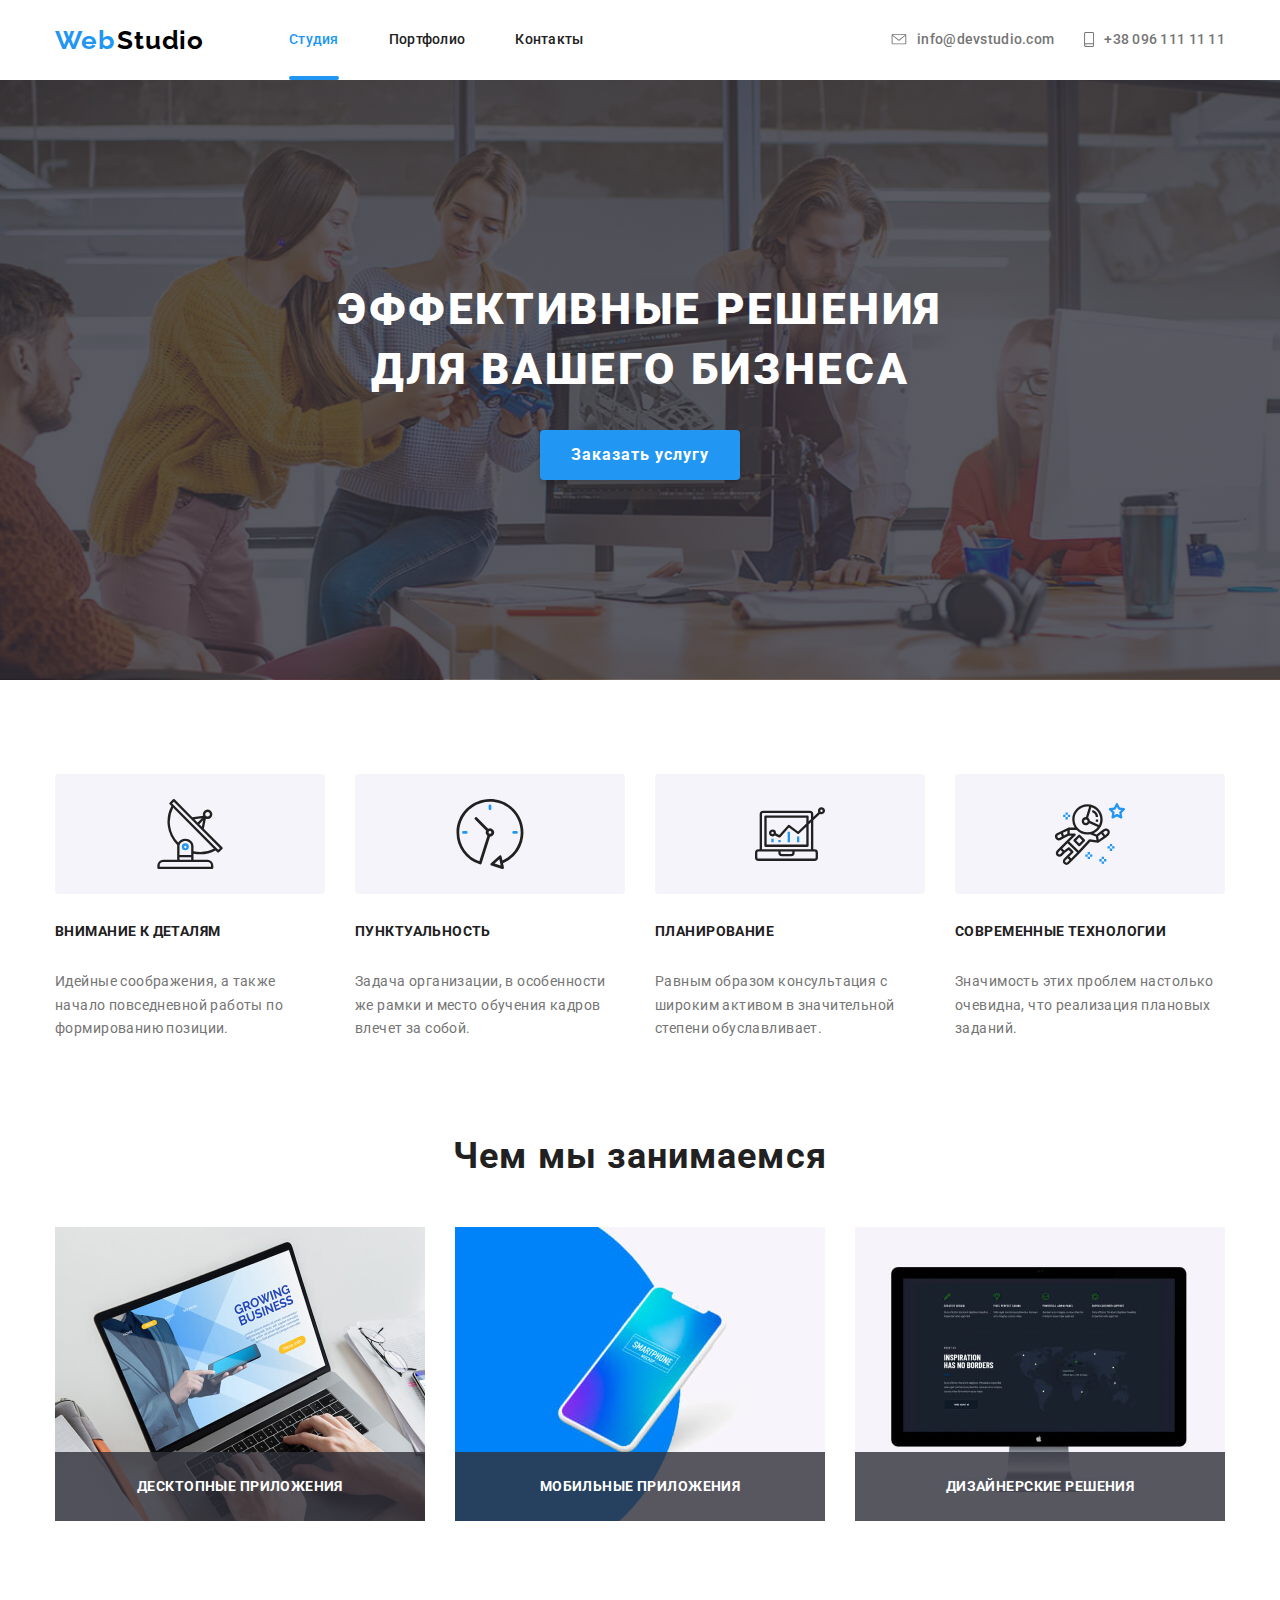
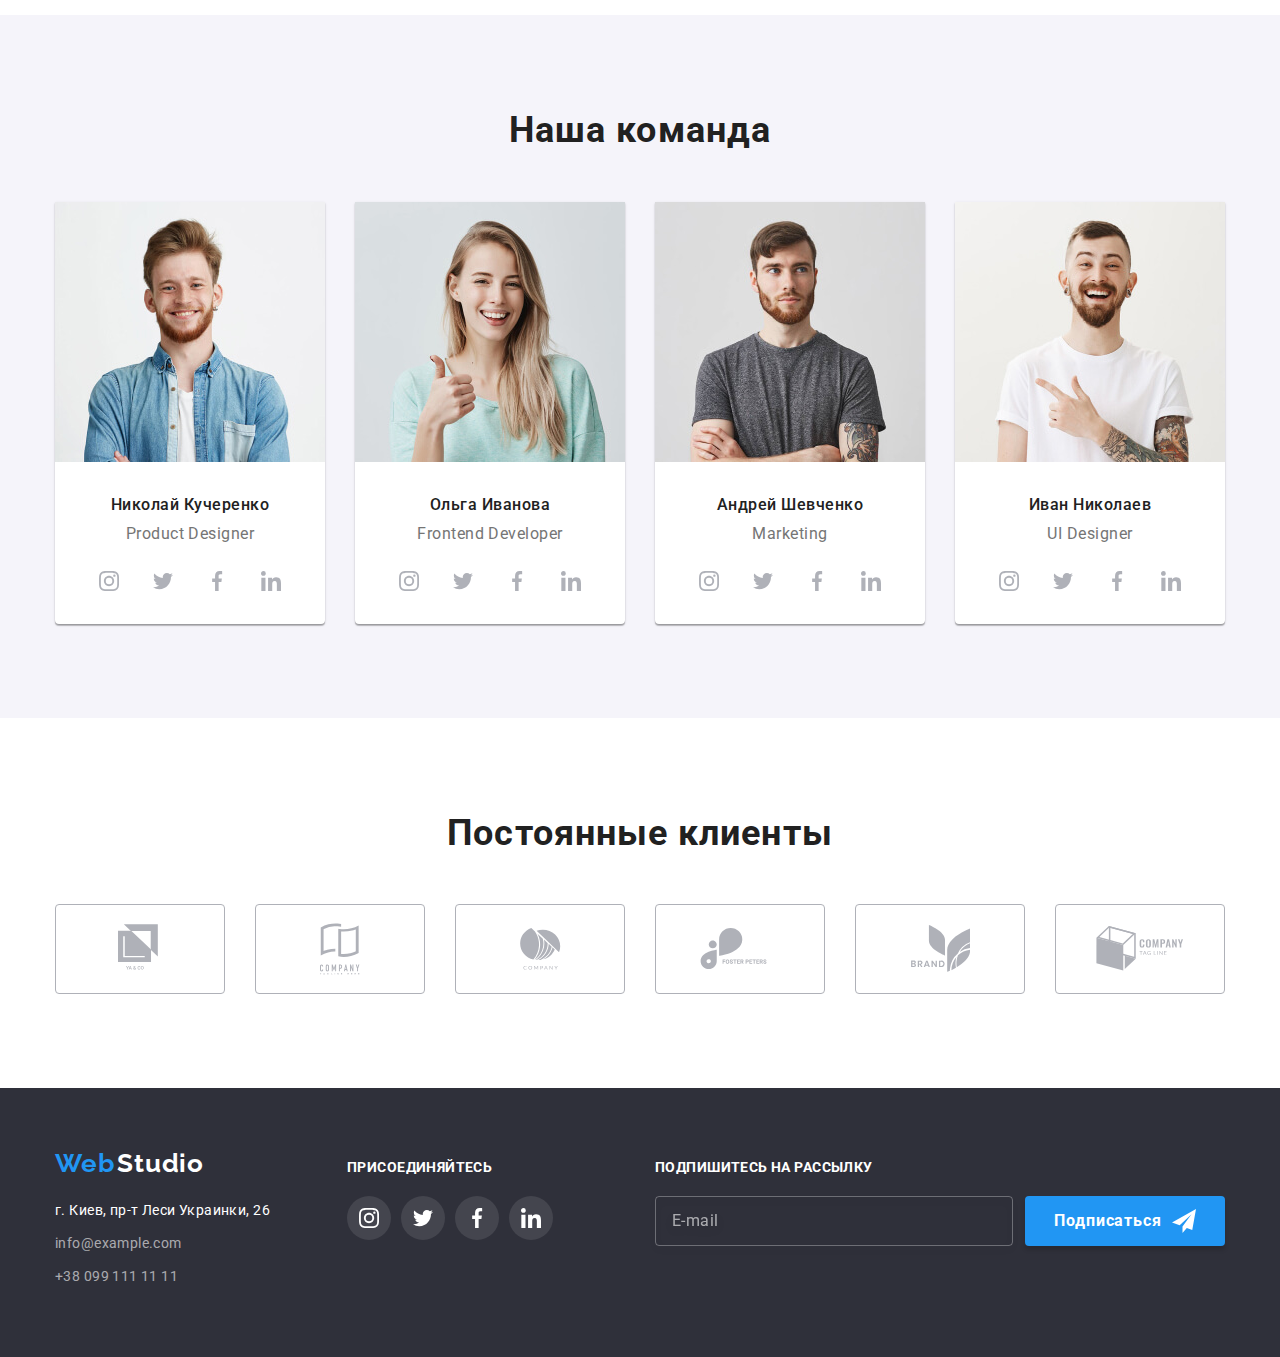
==== commit 7c68ed56: "добавляет кнопку закрытия и JS" ====
--- a/index.html
+++ b/index.html
@@ -67,7 +67,9 @@
           Эффективные решения <br />
           для вашего бизнеса
         </h1>
-        <button class="order-button" type="button">Заказать услугу</button>
+        <button data-modal-open class="order-button" type="button">
+          Заказать услугу
+        </button>
       </section>
       <!-- О НАС -->
       <section class="about">
@@ -533,9 +535,14 @@
       </div>
     </footer>
 
-    <div class="dropmodal">
+    <div data-modal class="dropmodal is-hidden">
       <form class="drop-form" action="#">
         <h2 class="drop-title">Оставьте свои данные, мы вам перезвоним</h2>
+        <button data-modal-close class="drop-close">
+          <svg class="ico-close" width="18" height="18">
+            <use href="./images/sprite.svg#icon-close"></use>
+          </svg>
+        </button>
         <div class="drop-wrap">
           <input
             class="drop-input"
@@ -593,5 +600,7 @@
         <button class="butt-submit" type="submit">Отправить</button>
       </form>
     </div>
+
+    <script src="./js/modal.js"></script>
   </body>
 </html>
--- a/css/styles.css
+++ b/css/styles.css
@@ -897,7 +897,7 @@
   top: 50%;
   left: 16px;
   transform: translateY(-50%);
-  transition: color 250ms cubic-bezier(0.4, 0, 0.2, 1);
+  transition: fill 250ms cubic-bezier(0.4, 0, 0.2, 1);
 }
 
 .drop-input:focus ~ .icon-drop,
@@ -964,6 +964,28 @@
 .drop-checkbox:checked + .custom-check {
   border-color: transparent;
   background-color: var(--accent-color);
+  background-size: contain;
   background-origin: border-box;
-  background-size: contain;
-}
+}
+
+.is-hidden {
+  opacity: 0;
+  visibility: hidden;
+  pointer-events: none;
+}
+
+.drop-close {
+  position: absolute;
+  top: 8px;
+  right: 12px;
+  width: 18px;
+  height: 18px;
+  border-color: 1px solid rgba(0, 0, 0, 0.1);
+  border-radius: 50%;
+  background-color: transparent;
+  cursor: pointer;
+}
+
+.drop-close:hover .ico-close {
+  fill: var(--accent-color);
+}
